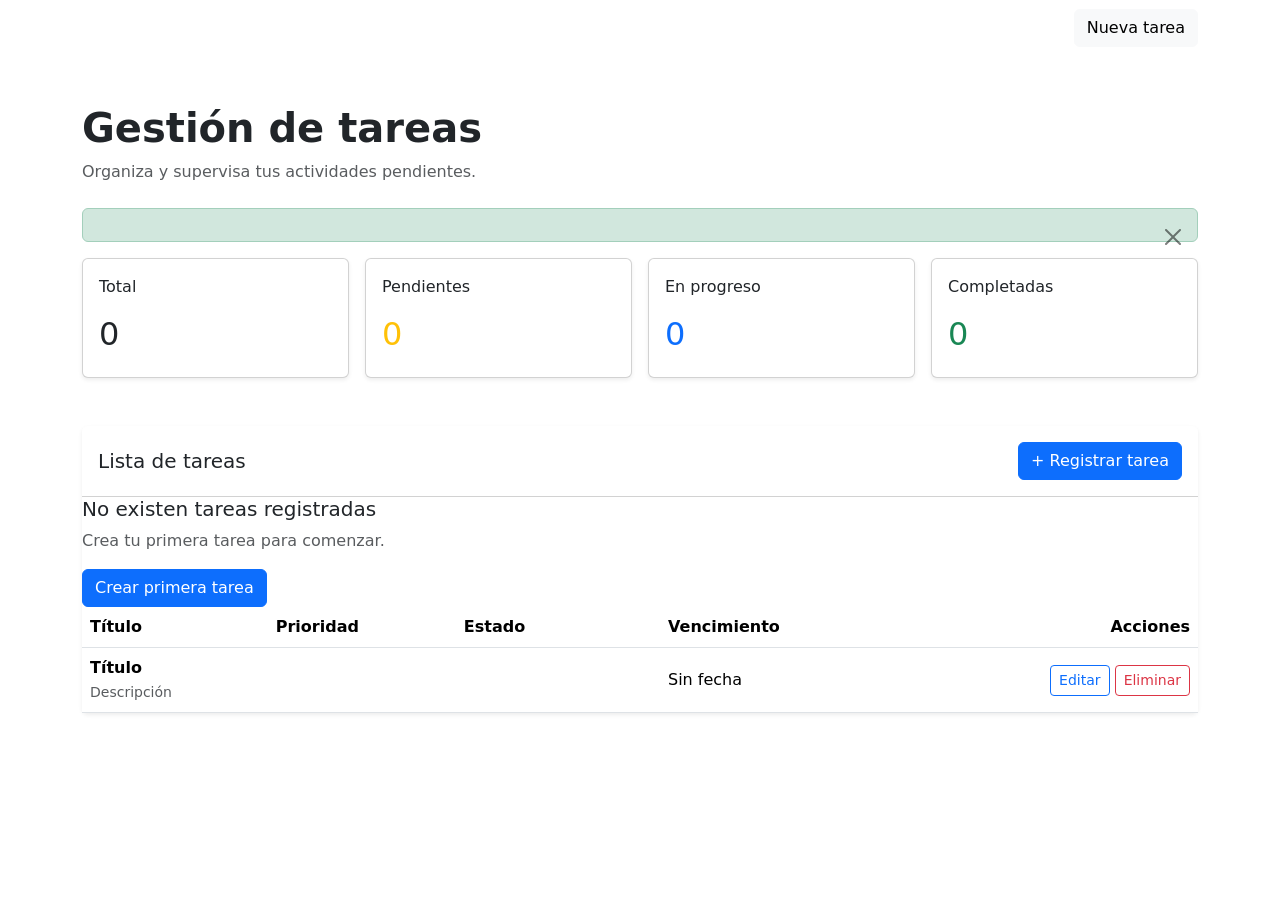
==== src/main/resources/templates/index.html @ ab177373 "feat: implementar CRUD básico de tareas" ====
<!DOCTYPE html>
<html lang="es" xmlns:th="http://www.thymeleaf.org">

<head>
  <meta charset="UTF-8">
  <meta name="viewport" content="width=device-width, initial-scale=1.0">

  <title>TaskFlow | Gestión de tareas</title>

  <link href="https://cdn.jsdelivr.net/npm/bootstrap@5.3.8/dist/css/bootstrap.min.css" rel="stylesheet">

  <link rel="stylesheet" th:href="@{/css/style.css}">
</head>

<body>

  <nav class="navbar navbar-dark taskflow-navbar">
    <div class="container">
      <a class="navbar-brand fw-bold" th:href="@{/}">
        TaskFlow
      </a>

      <a class="btn btn-light" th:href="@{/tareas/nueva}">
        Nueva tarea
      </a>
    </div>
  </nav>

  <main class="container py-5">

    <div class="mb-4">
      <h1 class="fw-bold">Gestión de tareas</h1>

      <p class="text-muted mb-0">
        Organiza y supervisa tus actividades pendientes.
      </p>
    </div>

    <div th:if="${mensajeExito}" class="alert alert-success alert-dismissible fade show" role="alert">

      <span th:text="${mensajeExito}"></span>

      <button type="button" class="btn-close" data-bs-dismiss="alert">
      </button>
    </div>

    <section class="row g-3 mb-5">

      <div class="col-12 col-sm-6 col-lg-3">
        <div class="card dashboard-card shadow-sm">
          <div class="card-body">
            <p class="dashboard-label">Total</p>

            <h2 class="dashboard-number" th:text="${totalTareas}">
              0
            </h2>
          </div>
        </div>
      </div>

      <div class="col-12 col-sm-6 col-lg-3">
        <div class="card dashboard-card shadow-sm">
          <div class="card-body">
            <p class="dashboard-label">Pendientes</p>

            <h2 class="dashboard-number text-warning" th:text="${tareasPendientes}">
              0
            </h2>
          </div>
        </div>
      </div>

      <div class="col-12 col-sm-6 col-lg-3">
        <div class="card dashboard-card shadow-sm">
          <div class="card-body">
            <p class="dashboard-label">En progreso</p>

            <h2 class="dashboard-number text-primary" th:text="${tareasEnProgreso}">
              0
            </h2>
          </div>
        </div>
      </div>

      <div class="col-12 col-sm-6 col-lg-3">
        <div class="card dashboard-card shadow-sm">
          <div class="card-body">
            <p class="dashboard-label">Completadas</p>

            <h2 class="dashboard-number text-success" th:text="${tareasCompletadas}">
              0
            </h2>
          </div>
        </div>
      </div>

    </section>

    <section class="card shadow-sm border-0">

      <div class="card-header bg-white d-flex justify-content-between align-items-center py-3">

        <h2 class="h5 mb-0">
          Lista de tareas
        </h2>

        <a class="btn btn-primary" th:href="@{/tareas/nueva}">
          + Registrar tarea
        </a>
      </div>

      <div class="card-body p-0">

        <div th:if="${#lists.isEmpty(tareas)}" class="empty-state">

          <h3 class="h5">
            No existen tareas registradas
          </h3>

          <p class="text-muted">
            Crea tu primera tarea para comenzar.
          </p>

          <a class="btn btn-primary" th:href="@{/tareas/nueva}">
            Crear primera tarea
          </a>
        </div>

        <div th:unless="${#lists.isEmpty(tareas)}" class="table-responsive">

          <table class="table table-hover align-middle mb-0">

            <thead>
              <tr>
                <th>Título</th>
                <th>Prioridad</th>
                <th>Estado</th>
                <th>Vencimiento</th>
                <th class="text-end">Acciones</th>
              </tr>
            </thead>

            <tbody>

              <tr th:each="tarea : ${tareas}">

                <td>
                  <div class="fw-semibold" th:text="${tarea.titulo}">
                    Título
                  </div>

                  <small class="text-muted" th:text="${tarea.descripcion}">
                    Descripción
                  </small>
                </td>

                <td>
                  <span class="badge" th:classappend="${
                                            tarea.prioridad.name() == 'ALTA'
                                            ? ' text-bg-danger'
                                            : tarea.prioridad.name() == 'MEDIA'
                                            ? ' text-bg-warning'
                                            : ' text-bg-secondary'
                                        }" th:text="${tarea.prioridad}">
                    MEDIA
                  </span>
                </td>

                <td>
                  <span class="badge" th:classappend="${
                                            tarea.estado.name() == 'COMPLETADA'
                                            ? ' text-bg-success'
                                            : tarea.estado.name() == 'EN_PROGRESO'
                                            ? ' text-bg-primary'
                                            : ' text-bg-warning'
                                        }" th:text="${
                                            tarea.estado.name() == 'EN_PROGRESO'
                                            ? 'EN PROGRESO'
                                            : tarea.estado
                                        }">
                    PENDIENTE
                  </span>
                </td>

                <td th:text="${
                                        tarea.fechaVencimiento != null
                                        ? #temporals.format(
                                            tarea.fechaVencimiento,
                                            'dd/MM/yyyy'
                                        )
                                        : 'Sin fecha'
                                    }">
                  Sin fecha
                </td>

                <td class="text-end">

                  <a class="btn btn-sm btn-outline-primary" th:href="@{
                                            /tareas/editar/{id}
                                            (id=${tarea.id})
                                        }">
                    Editar
                  </a>

                  <form class="d-inline" th:action="@{
                                            /tareas/eliminar/{id}
                                            (id=${tarea.id})
                                        }" method="post" onsubmit="return confirm(
                                            '¿Deseas eliminar esta tarea?'
                                        );">

                    <button type="submit" class="btn btn-sm btn-outline-danger">
                      Eliminar
                    </button>

                  </form>

                </td>

              </tr>

            </tbody>

          </table>

        </div>

      </div>

    </section>

  </main>

  <script src="https://cdn.jsdelivr.net/npm/bootstrap@5.3.8/dist/js/bootstrap.bundle.min.js">
  </script>

</body>

</html>
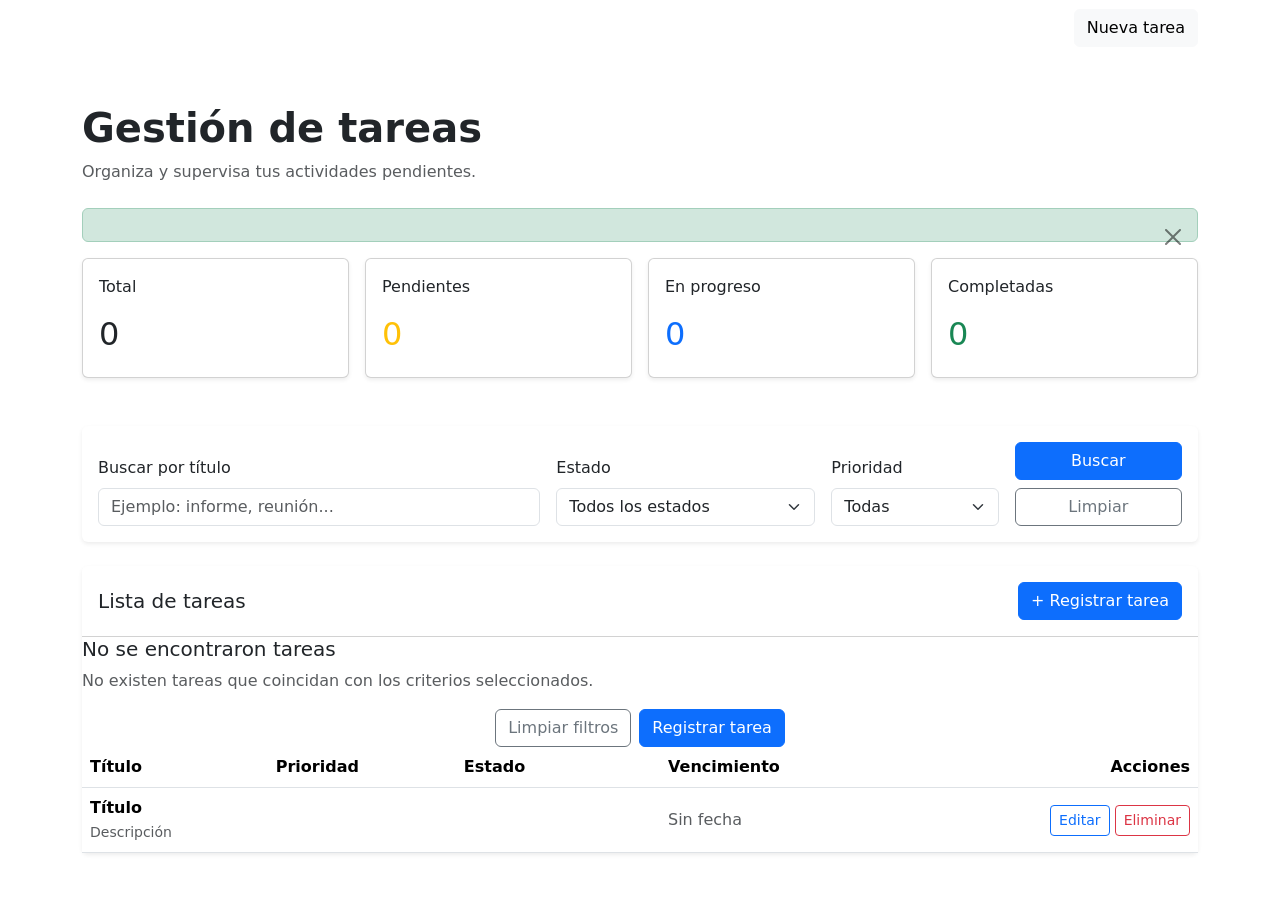
==== commit 4b9e7053: "feat: agregar búsqueda y filtros de tareas" ====
--- a/src/main/resources/templates/index.html
+++ b/src/main/resources/templates/index.html
@@ -96,6 +96,89 @@
 
     </section>
 
+    <section class="card shadow-sm border-0 mb-4">
+
+      <div class="card-body">
+
+        <form th:action="@{/}" method="get" class="row g-3 align-items-end">
+
+          <div class="col-12 col-lg-5">
+
+            <label for="titulo" class="form-label">
+              Buscar por título
+            </label>
+
+            <input type="search" id="titulo" name="titulo" class="form-control" th:value="${tituloFiltro}"
+              placeholder="Ejemplo: informe, reunión...">
+
+          </div>
+
+          <div class="col-12 col-md-5 col-lg-3">
+
+            <label for="estado" class="form-label">
+              Estado
+            </label>
+
+            <select id="estado" name="estado" class="form-select">
+
+              <option value="">
+                Todos los estados
+              </option>
+
+              <option th:each="estado : ${estados}" th:value="${estado}" th:selected="${estado == estadoFiltro}"
+                th:text="${
+                                estado.name() == 'EN_PROGRESO'
+                                ? 'EN PROGRESO'
+                                : estado
+                            }">
+              </option>
+
+            </select>
+
+          </div>
+
+          <div class="col-12 col-md-5 col-lg-2">
+
+            <label for="prioridad" class="form-label">
+              Prioridad
+            </label>
+
+            <select id="prioridad" name="prioridad" class="form-select">
+
+              <option value="">
+                Todas
+              </option>
+
+              <option th:each="prioridad : ${prioridades}" th:value="${prioridad}"
+                th:selected="${prioridad == prioridadFiltro}" th:text="${prioridad}">
+              </option>
+
+            </select>
+
+          </div>
+
+          <div class="col-12 col-md-7 col-lg-2">
+
+            <div class="d-grid gap-2">
+
+              <button type="submit" class="btn btn-primary">
+                Buscar
+              </button>
+
+              <a th:href="@{/}" class="btn btn-outline-secondary">
+                Limpiar
+              </a>
+
+            </div>
+
+          </div>
+
+        </form>
+
+      </div>
+
+    </section>
+
     <section class="card shadow-sm border-0">
 
       <div class="card-header bg-white d-flex justify-content-between align-items-center py-3">
@@ -114,16 +197,25 @@
         <div th:if="${#lists.isEmpty(tareas)}" class="empty-state">
 
           <h3 class="h5">
-            No existen tareas registradas
+            No se encontraron tareas
           </h3>
 
           <p class="text-muted">
-            Crea tu primera tarea para comenzar.
+            No existen tareas que coincidan con los criterios seleccionados.
           </p>
 
-          <a class="btn btn-primary" th:href="@{/tareas/nueva}">
-            Crear primera tarea
-          </a>
+          <div class="d-flex justify-content-center gap-2">
+
+            <a class="btn btn-outline-secondary" th:href="@{/}">
+              Limpiar filtros
+            </a>
+
+            <a class="btn btn-primary" th:href="@{/tareas/nueva}">
+              Registrar tarea
+            </a>
+
+          </div>
+
         </div>
 
         <div th:unless="${#lists.isEmpty(tareas)}" class="table-responsive">
@@ -182,15 +274,38 @@
                   </span>
                 </td>
 
-                <td th:text="${
-                                        tarea.fechaVencimiento != null
-                                        ? #temporals.format(
-                                            tarea.fechaVencimiento,
-                                            'dd/MM/yyyy'
-                                        )
-                                        : 'Sin fecha'
-                                    }">
-                  Sin fecha
+                <!-- <td>
+                  <span th:if="${tarea.fechaVencimiento == null}" class="text-muted">
+                    Sin fecha
+                  </span>
+
+                  <span th:if="${tarea.fechaVencimiento != null}"
+                    th:text="${#temporals.format(tarea.fechaVencimiento, 'dd/MM/yyyy')}">
+                  </span>
+                </td> -->
+
+
+                <td>
+
+                  <span th:if="${tarea.fechaVencimiento == null}" class="text-muted">
+                    Sin fecha
+                  </span>
+
+                  <span th:if="${tarea.fechaVencimiento != null}" th:classappend="${
+                            tarea.fechaVencimiento.isBefore(
+                                T(java.time.LocalDate).now()
+                            )
+                            and tarea.estado.name() != 'COMPLETADA'
+                            ? ' text-danger fw-semibold'
+                            : ''
+                        }" th:text="${
+                            #temporals.format(
+                                tarea.fechaVencimiento,
+                                'dd/MM/yyyy'
+                            )
+                        }">
+                  </span>
+
                 </td>
 
                 <td class="text-end">
